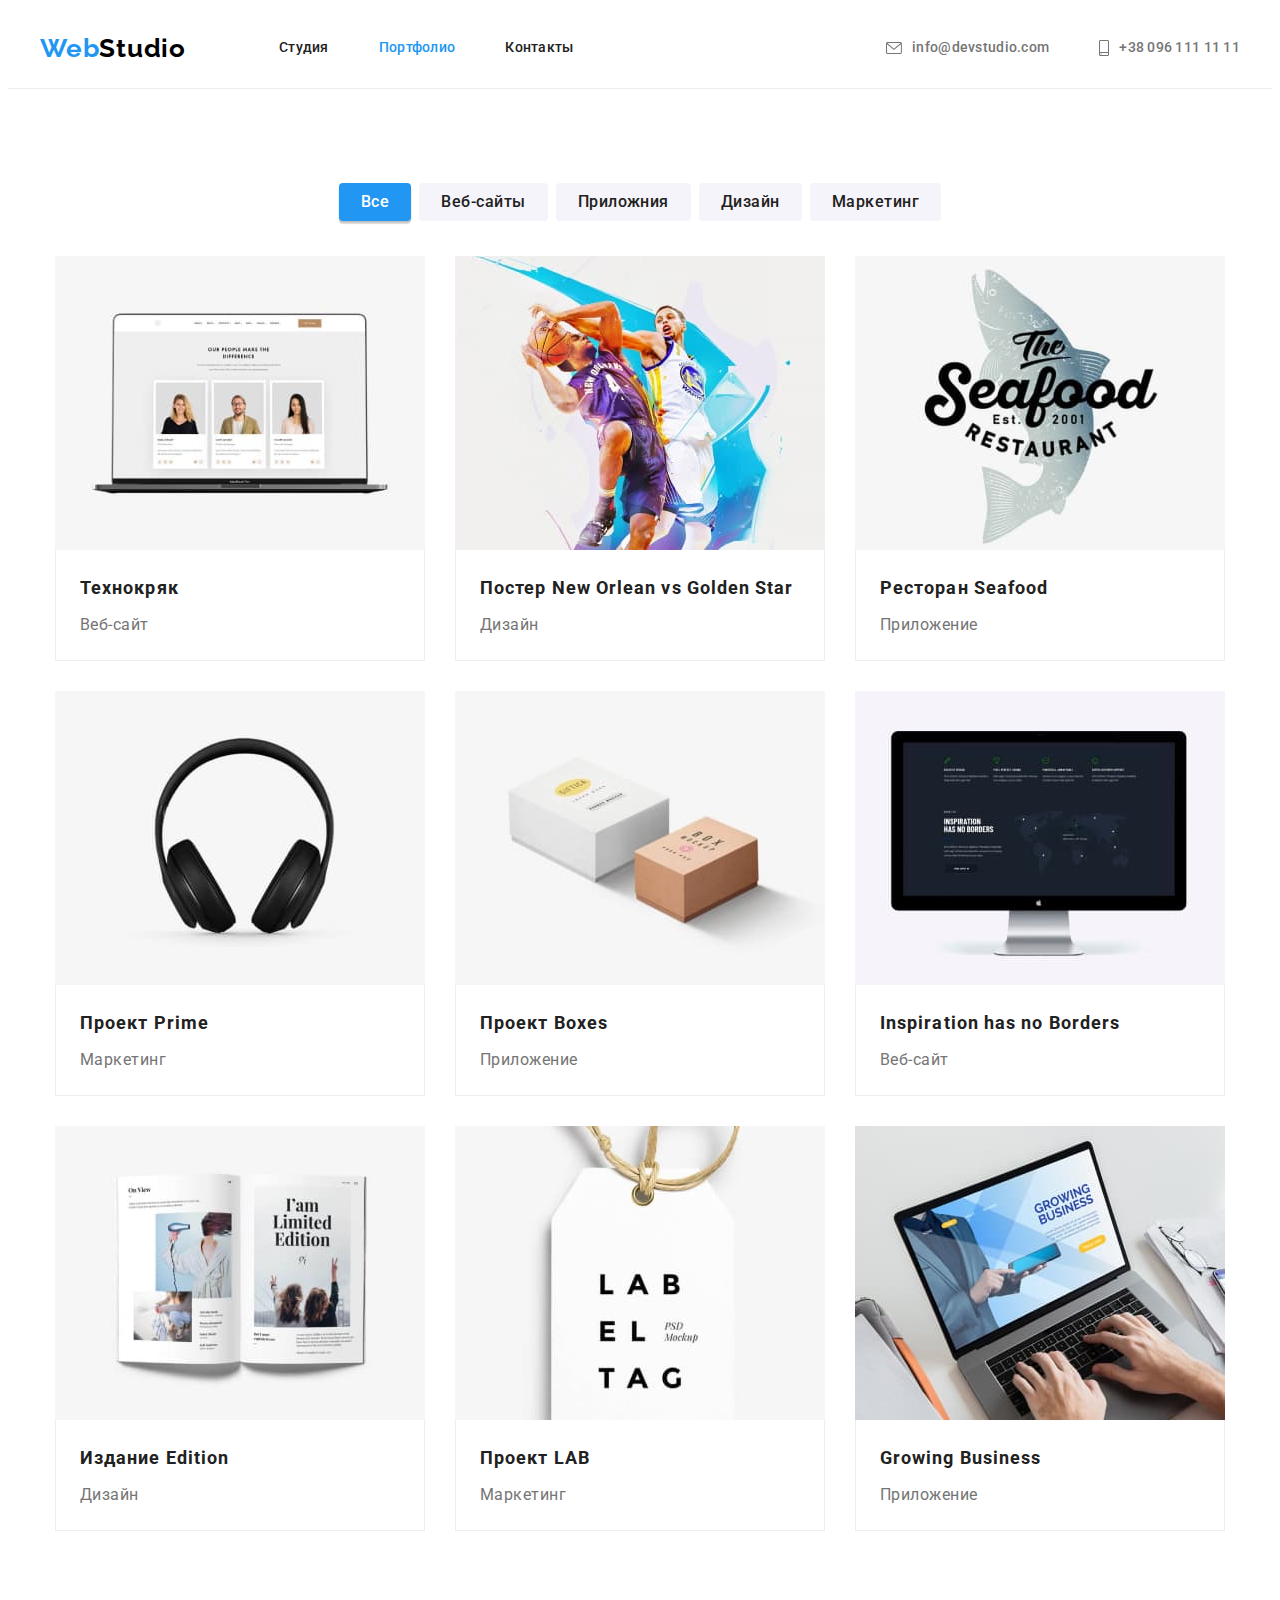
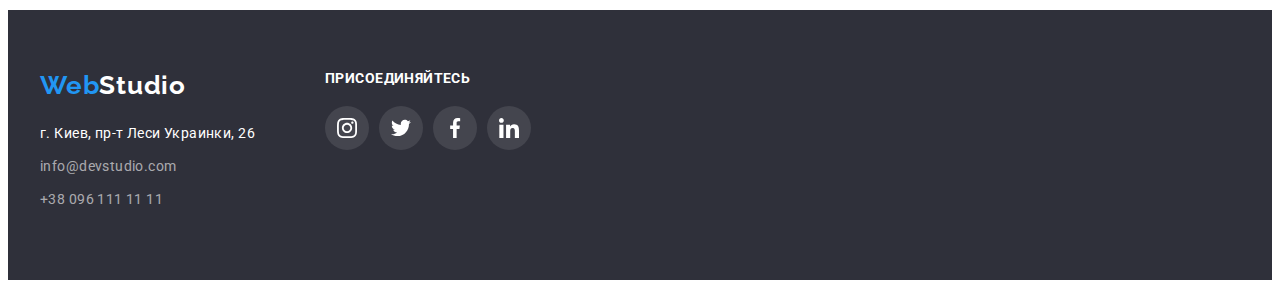
==== portfolio.html @ dd04976c "Add files via upload" ====
<!DOCTYPE html>
<html lang="ru">
<head>
    <meta charset="UTF-8">
    <meta http-equiv="X-UA-Compatible" content="IE=edge">
    <meta name="viewport" content="width=device-width, initial-scale=1.0">
    <title>Document</title>
    <link rel="stylesheet" href="https://cdnjs.cloudflare.com/ajax/libs/modern-normalize/1.1.0/modern-normalize.min.css" integrity="sha512-wpPYUAdjBVSE4KJnH1VR1HeZfpl1ub8YT/NKx4PuQ5NmX2tKuGu6U/JRp5y+Y8XG2tV+wKQpNHVUX03MfMFn9Q==" crossorigin="anonymous" referrerpolicy="no-referrer" />
    <link rel="preconnect" href="https://fonts.googleapis.com">
    <link rel="preconnect" href="https://fonts.gstatic.com" crossorigin>
    <link href="https://fonts.googleapis.com/css2?family=Raleway:wght@700&family=Roboto:wght@400;500;700;900&display=swap" rel="stylesheet">
    <link rel="stylesheet" href="./CSS/styles.css">
</head>
<body>
        <!--шапка-->
        <header class="header">
            <div class="container header-box">
                <a class="header-logo link" href=""> <span class="logo-color">Web</span>Studio</a>
                <nav class="header-nav">
                    <ul class="nav-list">
                        <li class="nav-item"><a class="nav link" href="./index.html">Студия</a></li>
                        <li class="nav-item"><a class="nav link active" href="./portfolio.html">Портфолио</a></li>
                        <li class="nav-item"><a class="nav link" href="">Контакты</a></li>
                    </ul>
                </nav>
                    <a class="header-contact link" href="mailto:info@devstudio.com">
                        <svg class="header-contact-icon" width="16" height="12"> 
                            <use href="image/icons.svg#icon-email-icon" > </use>
                        </svg>
                        info@devstudio.com
                    </a>
                    <a class="header-contact link" href="tel:+380961111111">
                        <svg class="header-contact-icon" width="10" height="16"> 
                            <use href="image/icons.svg#icon-phone-icon"> </use>
                        </svg> 
                        +38 096 111 11 11
                    </a>
            </div>
    </header>
      <!--section portfolio-->  
    <main>
        <section class="portfolio-sec">
            <div class="container">
        <ul class="list filtered " >
            <li class="filter-item"><button type="Все"class="filter-btn all">Все</button></li>
            <li class="filter-item"><button type="Веб-сайты"class="filter-btn">Веб-сайты</button></li>
            <li class="filter-item"><button type="Приложния"class="filter-btn">Приложния</button></li>
            <li class="filter-item"><button type="Дизайн"class="filter-btn">Дизайн</button></li>
            <li class="filter-item"><button type="Маркетинг"class="filter-btn">Маркетинг</button></li>
        </ul>
        <ul class="list img-port" >
            
            <li class="imj-teh">
                <a href="" class="project-link">
                    <div class="prodject-image-card">
                <img src="./image/Tehno.jpg" alt="Технокряк" width="370">
                    </div>
                
                <div class="pr-wo">
                <h2 class="project">Технокряк</h2>
                <p class="work">Веб-сайт</p>
            </div>
            </a>
            </li>
            <li class="imj-teh">
                <a href="" class="project-link">
                    <div class="prodject-image-card">
                <img src="./image/NewOrlean.jpg" alt="Постер" width="370">
                    </div>
                <div class="pr-wo">
                <h2 class="project">Постер <samn lang="en">New Orlean vs Golden Star</samn></h2>
                <p class="work">Дизайн</p>
            </div>
                </a>
            </li>
            <li class="imj-teh">
                <a href="" class="project-link">
                    <div class="prodject-image-card">
                        <img src="./image/Restoran.jpg" alt="Ресторан" width="370">
                    </div>
                <div class="pr-wo">
                <h2 class="project">Ресторан <samn lang="en">Seafood</samn></h2>
                <p class="work">Приложение</p>
            </div>
                </a>
            </li>
            <li class="imj-teh">
                <a href="" class="project-link">
                    <div class="prodject-image-card">
                        <img src="./image/Prime.jpg" alt="ПроектPrime" width="370">
                    </div>
                        <div class="pr-wo">
                <h2 class="project">Проект <samn lang="en">Prime</samn></h2>
                <p class="work">Маркетинг</p>
            </div>
                </a>
            </li>
            <li class="imj-teh">
                <a href="" class="project-link">
                    <div class="prodject-image-card">
                <img src="./image/Boxes.jpg" alt="ПроектBoxes"width="370" >
                    </div>
                <div class="pr-wo">
                <h2 class="project">Проект <samn lang="en">Boxes</samn></h2>
                <p class="work">Приложение</p>
            </div>
                </a>
            </li>
            <li class="imj-teh">
                <a href="" class="project-link ">
                    <div class="prodject-image-card">
                <img src="./image/Inspiration.jpg" alt="Inspiration" width="370">
                    </div>
                <div class="pr-wo">
                <h2 class="project"><samn lang="en">Inspiration has no Borders</samn></h2>
                <p class="work">Веб-сайт</p>
            </div>
                </a>
            </li>
            <li class="imj-teh">
                <a href="" class="project-link">
                    <div class="prodject-image-card">
                <img src="./image/Limited.jpg" alt="Издание" width="370">
                    </div>
                <div class="pr-wo">
                <h2 class="project">Издание <samn lang="en"> Edition</samn></h2>
                <p class="work">Дизайн</p>
            </div>
                </a>
            </li>
            <li class="imj-teh">
                <a href="" class="project-link">
                    <div class="prodject-image-card">
                <img src="./image/LAB.jpg" alt="ПроектLAB" width="370">
                    </div>
                <div class="pr-wo">
                <h2 class="project">Проект <samn lang="en">LAB</samn></h2>
                <p class="work">Маркетинг</p>
            </div>
                </a>
            </li>
            <li class="imj-teh">
                <a href="" class="project-link">
                    <div class="prodject-image-card">
                <img src="./image/Growing.jpg" alt="GrowingBusiness" width="370">
                    </div>
                <div class="pr-wo">
                <h2 class="project"><samn lang="en">Growing Business</samn></h2>
                <p class="work">Приложение</p>
            </div>
                </a>
            </li>
        </ul>
        </div>    
    </section>    
    </main>    
</body>
<!--данные о компании-->
<footer class="footer-block">
    <div class="container footer-box">
        <div class="address-box">
            <a class="footer-logo link" href=""> <span class="logo-color">Web</span>Studio</a>
            <address>
                <a class="address link" href="https://goo.gl/maps/dTcquC3XmZnBBEXw5" target="_blank" rel="noopener noreferrer">г.
                    Киев, пр-т Леси Украинки, 26</a>
            </address>
            <a class="footer-contact link" href="mailto:info@devstudio.com"><span>info@devstudio.com</span></a>
            <a class="footer-contact link" href="tel:+380961111111"><span>+38 096 111 11 11</span></a>

        </div>
        <div class="join-us-box">   
            <p class="join-us-title">присоединяйтесь</p>
            <ul class="list join-us-list">
                <li class="join-us-item">
                    <a href="" class="join-us-link">
                        <svg class="join-us-logo" width="20" height="20">
                            <use href="./image/icons.svg#icon-instagram"></use>
                        </svg>
                    </a>
                </li>
                <li class="join-us-item">
                    <a href="" class="join-us-link">
                        <svg class="join-us-logo" width="20" height="20">
                            <use href="./image/icons.svg#icon-twitter"></use>
                        </svg>
                    </a>
                </li>
                <li class="join-us-item">
                    <a href="" class="join-us-link">
                        <svg class="join-us-logo" width="20" height="20">
                            <use href="./image/icons.svg#icon-facebook"></use>
                        </svg>
                    </a>
                </li>
                <li class="join-us-item">
                    <a href="" class="join-us-link">
                        <svg class="join-us-logo" width="20" height="20">
                            <use href="./image/icons.svg#icon-linkedin"></use>
                        </svg>
                    </a>
                </li>
            </ul>
        </div>
    </div>
</footer>
</body>
</html>
---- CSS/styles.css ----
:root {
    --background-color1: #ffffff;
    --background-color2: #e5e5e5;
    --background-color3: #f5f4fa;
    --background-color4: #2f303a;
    --accent-color: #2196f3;
    --font-color1: #757575;
    --font-color2: #000000;
    --font-color3: #212121;
    --font-color4: rgba(255, 255, 255, 0.6);
    --logo-color: #afb1b8;
    --btn-active-color: #188ce8;
    --card-item-gap: 30px;
  }
  a {
    text-decoration: none;
  }
body {
    font-family: 'Raleway', sans-serif;
    font-family: 'Roboto', sans-serif; 
    color: #212121; 
}
p,
h1,
h2,
h3,
h4,
h5,
h6 {
    margin: 0;
}
ul {
    margin: 0;
    padding: 0;
}

.logo {font-family: Raleway;
    font-style: normal;
    font-weight: bold;
    font-size: 26px;
    line-height: calc(31 / 26);
    letter-spacing: 0.03em;
    color: #2196F3;
    
    padding-right: auto;
}
.type {
    font-family: Raleway;
    font-style: normal;
    font-weight: bold;
    font-size: 26px;
    line-height: calc(31 / 26);
    letter-spacing: 0.03em;
    color: #000000;
}
.foot {color:  #FFFFFF;}
.list { list-style: none;}
.link {text-decoration: none;}


/* .container {
    width: 1200px;
    padding-left: 15px;
    padding-right: 15px;
    margin: 0 auto;
    /* outline: 2px solid red;} */
    

img {
    display: block;
}

/*---header--*/
.header {
  background-color: var(--background-color1);
  border-bottom: 1px solid #ececec;
}
.container {
  width: 1200px;
  padding-left: 15px;
  padding-right: 15px;
  margin: 0 auto;
  /* outline: tomato solid 2px; */
}
.header-box {
  display: flex;
  align-items: center;
}
.header-logo {
  font-family: 'Raleway';
  font-weight: bold;
  font-size: 26px;
  line-height: 1.19;
  letter-spacing: 0.03em;
  color: var(--font-color2);
}
.header-logo > span {
  color: var(--accent-color);
}
.header-nav {
  margin-left: 93px;
}
.nav-list {
  list-style: none;
  font-weight: 500;
  font-size: 14px;
  line-height: 1.14;
  letter-spacing: 0.02em;
  display: flex;
}
.nav-item:not(:last-child) {
  margin-right: 50px;
}
.nav.link {
  color: var(--font-color3);
  display: block;
  padding-top: 32px;
  padding-bottom: 32px;
}
.nav.link.active {
  color: var(--accent-color);
}
.header-contact.link {
  display: flex;
  justify-content: flex-end;
  align-items: center;
  font-weight: 500;
  font-size: 14px;
  line-height: 1.14;
  letter-spacing: 0.02em;
  color: var(--font-color1);
  margin-left: auto;
}
.nav.link:hover,
.nav.link:focus,
.header-contact.link:hover,
.header-contact.link:focus {
  color: var(--accent-color);
}
.header-contact-icon {
  margin-right: 10px;
  fill: currentColor;
}
.header-contact-icon:hover {
  fill: currentColor;
}
.header-contact.link:last-child {
  margin-left: 50px;
  margin-right: 0;
}
/* section1*/
    .first {max-width: 1600px;
        height: 600px;
        margin-left: auto;
  margin-right: auto;
        background-color:#2F303A; 
  text-align: center;
  padding-bottom: 200px;
        padding-top: 200px;
        background-repeat: no-repeat;
  background-size: cover;
  background-image: linear-gradient(rgba(47, 48, 58, 0.4), rgba(47, 48, 58, 0.4)),
    url(../image/head-bg.jpg);
        
    }   
   .two {
    padding-top: 94px;
    padding-bottom: 94px;  
   } 
   
   
   .three{
    padding-bottom: 94px;
    

  
   }    
    
    /* .block {
      
        padding-bottom: 200px;
        padding-top: 200px;} */
    .section1 {
        font-style: normal;
        font-weight: 900;
        font-size: 44px;
        line-height: calc(60 / 44);
        /* or 136% */
        
        text-align: center;
        letter-spacing: 0.06em;
        text-transform: uppercase;
        max-width: 696px;
  margin-bottom: 30px;
  
  margin-left: auto;
  margin-right: auto;
        color: #FFFFFF;}
       
        
    .first-section {
            font-weight: bold;
            font-size: 14px;
            line-height: calc(16 / 14);
            letter-spacing: 0.03em;
            text-transform: uppercase;
            color: #212121;
            margin-bottom: 10px;
        }
        .f1 {
            width: 270px;
            margin-right: 30px;
        }
        .f1:last-child {
            margin-right: 0;}
            .features-block {
              padding-top: 94px;
              padding-bottom: 94px;
            }
            .visually-hidden {
              position: absolute;
              width: 1px;
              height: 1px;
              margin: -1px;
              border: 0;
              padding: 0;
              white-space: nowrap;
              clip-path: inset(100%);
              clip: rect(0 0 0 0);
              overflow: hidden;
            }
            .features-list {
              display: flex;
              list-style: none;
              flex-direction: row;
              margin-right: -30px;
              /* outline: 2px solid tomato; */
            }
            .features-item {
              flex-basis: calc(100% / 4 - 30px);
              margin-right: 30px;
            }
            .features-item::before {
              content: '';
              display: block;
              height: 120px;
              margin-bottom: 30px;
              background-color: var(--background-color3);
              background-size: 70px, 70px;
              background-repeat: no-repeat;
              background-position: center;
              border-radius: 4px;
            }
            .attention-icon::before {
              background-image: url(../image/antenna-icon.svg);
            }
            .punctuality-icon::before {
              background-image: url(../image/clock-icon.svg);
            }
            .plan-icon::before {
              background-image: url(../image/diagram-icon.svg);
            }
            .modern-icon::before {
              background-image: url(../image/astronaut-icon.svg);
            }
            .features-name {
              font-weight: bold;
              font-size: 14px;
              line-height: 1.4;
              letter-spacing: 0.03em;
              text-transform: uppercase;
              color: var(--font-color3);
              margin-bottom: 10px;
            }
            .features-description {
              font-weight: normal;
              font-size: 14px;
              line-height: 1.71;
              letter-spacing: 0.03em;
              color: var(--font-color1);
            }
    .first-par {
            font-weight: normal;
            font-size: 14px;
            line-height: calc(24 / 14);
            /* or 171% */

            letter-spacing: 0.03em;

            color: #757575;
            
        }
        .sec-one {
            padding-left: 215px;
            padding-right: 30px;
          
        }
        .sec-two {
           padding-right: 30px;
        }
        .item{
            
        }
/*--button*/

    .button-one{
        font-family: inherit;
        font-weight: bold;
        font-size: 16px;
        line-height: 1.87;
        text-align: center;
        letter-spacing: 0.06em;
        color: #FFFFFF;
        background-color: #2196F3;
        cursor: pointer;
        border: none;
        border-radius: 4px;
        box-shadow: 0px 4px 4px (0, 0, 0, 0.15);
        padding: 10px 32px;

        }
    .button-one:hover,.button-one:focus{
            color: #FFFFFF;
            background-color: #138cef;;
        }
        .filtered {
            list-style: none;
            
            margin-bottom: 50px;
  display: flex;
  justify-content: center;
        }
        .filter-item {
            margin-right: 8px;
          }
          .filter-item:last-child {
            margin-right: 0;}
            .filter-btn.all {
                color: #FFFFFF;
                background-color: #2196F3;
                box-shadow: 0px 3px 1px rgba(0, 0, 0, 0.1), 0px 1px 2px rgba(0, 0, 0, 0.08),
                  0px 2px 2px rgba(0, 0, 0, 0.12);
              }
              .filter-btn {
                font-family: inherit;
                font-weight: 500;
                font-size: 16px;
                line-height: calc(26 / 16);
                text-align: center;
                letter-spacing: 0.03em;
                color: #212121;
                background-color: #F5F4FA;
                cursor: pointer;
                /* display: block; */
                border: none;
                border-radius: 4px;
                padding: 6px 22px;
                
              }
              .filter-btn:hover,
              .filter-btn:focus {
                color: #FFFFFF;
                background-color: #2196F3;
              }
/*--секция2,3*/
.visually-hidden {
    position: absolute;
    width: 1px;
    height: 1px;
    margin: -1px;
    border: 0;
    padding: 0;
    white-space: nowrap;
    clip-path: inset(100%);
    clip: rect(0 0 0 0);
    overflow: hidden;
  }
    .wap {
        display: flex;
        flex-direction: row;
        justify-content: center;
        list-style: none;
  font-weight: normal;
  font-size: 14px;
  line-height: 1.71;
  letter-spacing: 0.03em;
    }
    .img{
        display: flex;
    }
    .f2:not(:first-child) {
        margin-left: 30px;
    }
    .options{
        font-weight: bold;
        font-size: 36px;
        line-height: calc(42 / 36);
        text-align: center;
        letter-spacing: 0.03em;
        margin-bottom: 50px;

        color: #212121;
}
.
/*--Наша команда-*/
.three {padding-bottom: 94px;}
 .four {padding-top: 94px;
    padding-bottom: 94px;
     background-color: #F5F4FA;}

    .nam{
        font-family: Roboto;
        font-style: normal;
        font-weight: 500;
        font-size: 16px;
        line-height: 19px;
        /* identical to box height */
        
        text-align: center;
        letter-spacing: 0.03em;  
        
}
    .pr-wo {
        border-left: 1px solid #eeeeee;
  border-bottom: 1px solid #eeeeee;
  border-right: 1px solid #eeeeee;
        padding: 20px 24px;
    }
    .f3:not(:first-child) {
        margin-left: 30px;}
    .f3    {box-shadow: 0px 1px 3px rgba(0, 0, 0, 0.12), 0px 1px 1px rgba(0, 0, 0, 0.14),
    0px 2px 1px rgba(0, 0, 0, 0.2);
    }
    

    .prof {
        font-weight: normal;
  font-size: 16px;
  line-height: calc(19 / 16);
  text-align: center;
  letter-spacing: 0.03em;
        color: #757575;
       
        margin-top: 10px;
        
    }
    .social-list {
      display: flex;
      justify-content: center;
    align-items: center;
    margin-right: -10px;
    margin-top: 16px;
    }
    .social-item {
        margin-right: 10px;
      }
      .social-link {
        display: flex;
        justify-content: center;
        align-items: center;
        width: 44px;
        height: 44px;
        border-radius: 50%;
        color: var(--logo-color);
      }
      .social-link:hover,
      .social-link:focus {
        color: var(--background-color1);
        background-color: var(--accent-color);
      }
      .social-logo {
        fill: currentColor;
        
      }
    
      

/*--section portfolio--*/
    .project {
        font-weight: bold;
        font-size: 18px;
        line-height: calc(36 / 18);
        /* identical to box height, or 200% */

        letter-spacing: 0.06em;

        color: #212121;
        margin-bottom: 4px;
}
.portfolio{
    padding-top: 94px;
    padding-bottom: 94px;
}
.team {
    
    
}
.img-port{
   display: flex;
   justify-content: center;
    
    display: flex;
    flex-wrap: wrap;
    margin: -15px;
    
}
.mmj-teh {
     flex-basis: calc(100% / 3 - 30px); 
     flex-basis: calc((100% - 90px) / 3);
     margin: 15px;
     
}
.imj-teh:not(:nth-child(3n + 3)){
    margin-right: 30px;
    margin-bottom: 30px;
}
.imj-teh:nth-child(3),:nth-child(6) {
    margin-bottom: 30px;
}
.imj-teh:nth-child(7) {
    margin-bottom: 0px;
}
.imj-teh:nth-child(8) {
    margin-bottom: 0;
}
.project-link {
  display: block;
}
.project-link:hover,
.project-link:focus {
  box-shadow: 0px 1px 1px rgba(0, 0, 0, 0.12), 0px 4px 4px rgba(0, 0, 0, 0.06),
    1px 4px 6px rgba(0, 0, 0, 0.16);
}


.member-card {
    background-color: #FFFFFF (--background-color1);
    border-bottom-left-radius: 4px;
    border-bottom-right-radius: 4px;
    padding-top: var(--card-item-gap);
    padding-bottom: var(--card-item-gap);
    padding-top: 30px;
    padding-bottom: 30px;
  }
    .portfolio-sec {
        padding-bottom: 94px;
        padding-top: 94px;
       
      
        
    }
    .work {
        font-weight: normal;
        font-size: 16px;
        line-height: calc(30 / 16);
        /* identical to box height, or 187% */

        letter-spacing: 0.03em;

        color: #757575;
}
/* ---------------Our clients--------------------- */
.clients-block {
    padding-top: 94px;
    padding-bottom: 94px;
    background-color: var(--background-color1);
  }
  .clients-title {
    font-weight: bold;
    font-size: 36px;
    line-height: calc(42 / 36);
    text-align: center;
    letter-spacing: 0.03em;
    margin-bottom: 50px;
  }
  .clients-list {
    display: flex;
  }
  .clients-item {
    margin-right: var(--card-item-gap);
  }
  .clients-link {
    display: flex;
    justify-content: center;
    align-items: center;
    width: 170px;
    height: 92px;
    border: 1px solid var(--logo-color);
    border-radius: 4px;
    color: var(--accent-color);
  }
  .clients-link:hover,
  .clients-link:focus {
    border: 1px solid var(--accent-color);
  }
  .clients-link:hover .client-icon,
  .clients-link:focus .client-icon {
    fill: var(--accent-color);
  }
  .client-icon {
    fill: var(--logo-color);
  }


/*footer*/
.footer-block {
  padding-top: 60px;
  padding-bottom: 60px;
  background-color: var(--background-color4);
}
.footer-box {
  display: flex;
}
.address-box {
  margin-right: 70px;
}

a[class*='footer'] {
  display: block;
}

.footer-logo {
  font-family: 'Raleway', sans-serif;
  font-weight: bold;
  font-size: 26px;
  line-height: calc(31 / 26);
  letter-spacing: 0.03em;
  color: var(--background-color1);
  margin-bottom: 20px;
}
.footer-logo > span {
  color: var(--accent-color);
}
.address.link {
  font-weight: normal;
  font-size: 14px;
  line-height: calc(24 / 14);
  letter-spacing: 0.03em;
  font-style: normal;
  color: var(--background-color1);
  display: block;
  margin-bottom: 9px;
}

.footer-contact.link {
  font-weight: normal;
  font-size: 14px;
  line-height: calc(24 / 14);
  letter-spacing: 0.03em;
  color: var(--font-color4);
  margin-bottom: 9px;
}

.footer-contact.link:hover,
.footer-contact.link:focus {
  color: var(--background-color1);
}
.join-us-title {
  margin-bottom: 20px;
  color: var(--background-color1);
  font-weight: bold;
  font-size: 14px;
  line-height: calc(16 / 14);
  letter-spacing: 0.03em;
  text-transform: uppercase;
}
.join-us-list {
  display: flex;
}
.join-us-item:not(:last-child) {
  margin-right: 10px;
}
.join-us-link {
  display: flex;
  justify-content: center;
  align-items: center;
  width: 44px;
  height: 44px;
  border-radius: 50%;
  background-color: rgba(255, 255, 255, 0.1);
  color:#ffffff;
}
.join-us-link:focus,
.join-us-link:hover {
  background-color: var(--accent-color);
}
.join-us-logo {
  fill: currentColor;
}
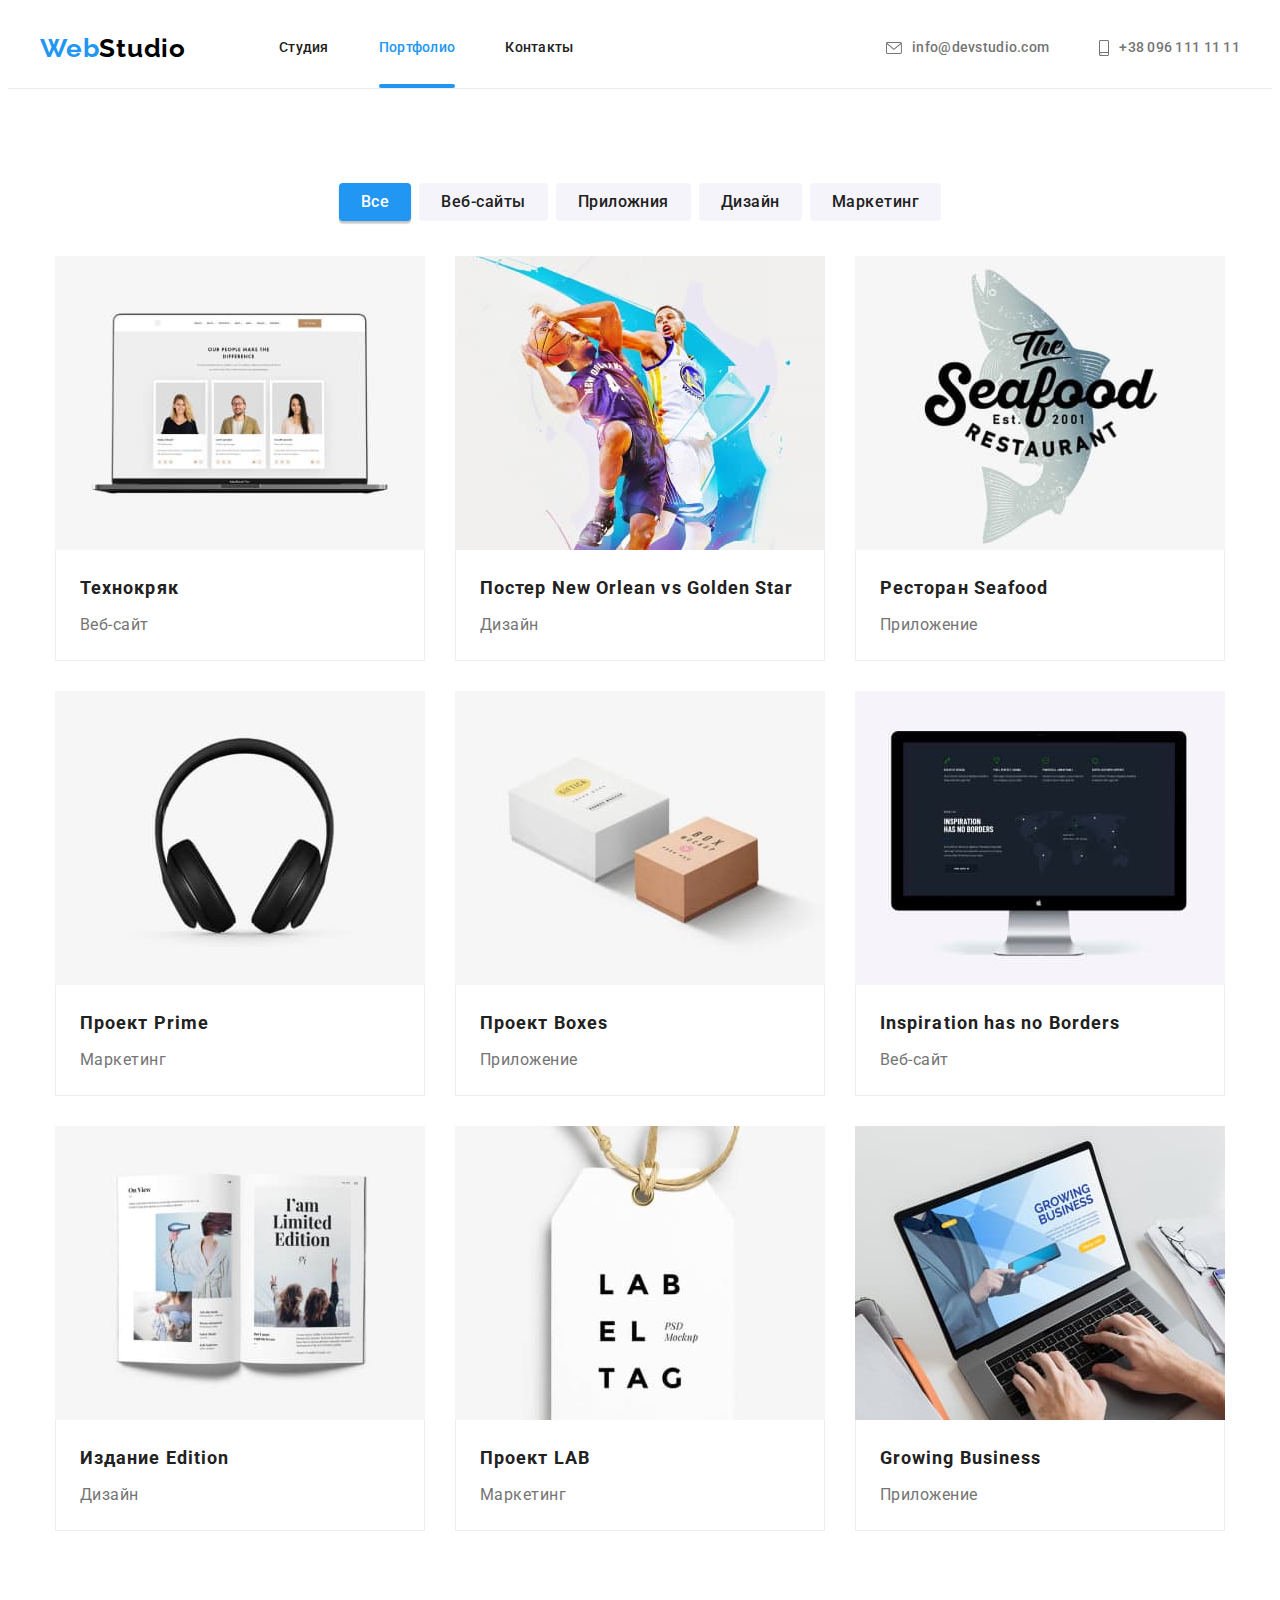
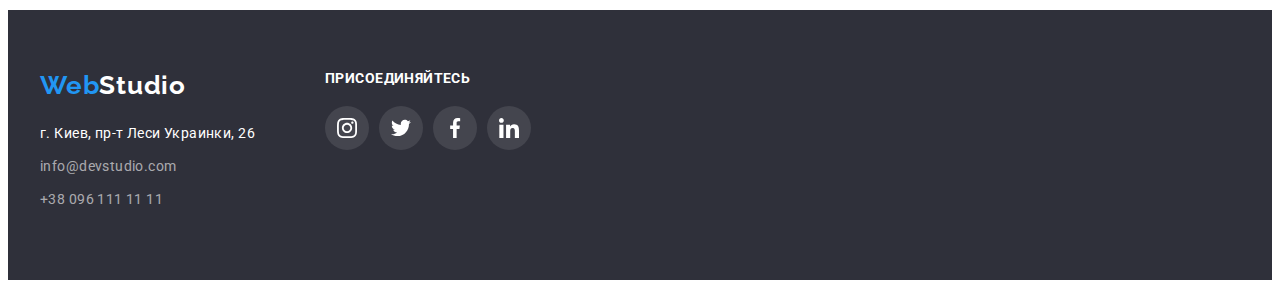
==== commit afcf044f: "goit-markup-hw-05" ====
--- a/portfolio.html
+++ b/portfolio.html
@@ -52,9 +52,13 @@
             
             <li class="imj-teh">
                 <a href="" class="project-link">
-                    <div class="prodject-image-card">
+                    <div class="project-image">
                 <img src="./image/Tehno.jpg" alt="Технокряк" width="370">
-                    </div>
+                <p class="project-point">
+                    Технокряк это современная площадка распространения коронавируса. Компании используют эту платформу для цифрового
+                    шпионажа и атак на защищённые сервера конкурентов.
+                </p>           
+            </div>
                 
                 <div class="pr-wo">
                 <h2 class="project">Технокряк</h2>
@@ -64,9 +68,13 @@
             </li>
             <li class="imj-teh">
                 <a href="" class="project-link">
-                    <div class="prodject-image-card">
+                    <div class="project-image">
                 <img src="./image/NewOrlean.jpg" alt="Постер" width="370">
-                    </div>
+                <p class="project-point">
+                    Технокряк это современная площадка распространения коронавируса. Компании используют эту платформу для цифрового
+                    шпионажа и атак на защищённые сервера конкурентов.
+                </p>          
+            </div>
                 <div class="pr-wo">
                 <h2 class="project">Постер <samn lang="en">New Orlean vs Golden Star</samn></h2>
                 <p class="work">Дизайн</p>
@@ -75,8 +83,12 @@
             </li>
             <li class="imj-teh">
                 <a href="" class="project-link">
-                    <div class="prodject-image-card">
+                    <div class="project-image">
                         <img src="./image/Restoran.jpg" alt="Ресторан" width="370">
+                        <p class="project-point">
+                            Технокряк это современная площадка распространения коронавируса. Компании используют эту платформу для цифрового
+                            шпионажа и атак на защищённые сервера конкурентов.
+                        </p>  
                     </div>
                 <div class="pr-wo">
                 <h2 class="project">Ресторан <samn lang="en">Seafood</samn></h2>
@@ -86,8 +98,12 @@
             </li>
             <li class="imj-teh">
                 <a href="" class="project-link">
-                    <div class="prodject-image-card">
+                    <div class="project-image">
                         <img src="./image/Prime.jpg" alt="ПроектPrime" width="370">
+                        <p class="project-point">
+                            Технокряк это современная площадка распространения коронавируса. Компании используют эту платформу для цифрового
+                            шпионажа и атак на защищённые сервера конкурентов.
+                        </p>  
                     </div>
                         <div class="pr-wo">
                 <h2 class="project">Проект <samn lang="en">Prime</samn></h2>
@@ -97,9 +113,13 @@
             </li>
             <li class="imj-teh">
                 <a href="" class="project-link">
-                    <div class="prodject-image-card">
+                    <div class="project-image">
                 <img src="./image/Boxes.jpg" alt="ПроектBoxes"width="370" >
-                    </div>
+                <p class="project-point">
+                    Технокряк это современная площадка распространения коронавируса. Компании используют эту платформу для цифрового
+                    шпионажа и атак на защищённые сервера конкурентов.
+                </p>          
+            </div>
                 <div class="pr-wo">
                 <h2 class="project">Проект <samn lang="en">Boxes</samn></h2>
                 <p class="work">Приложение</p>
@@ -108,9 +128,13 @@
             </li>
             <li class="imj-teh">
                 <a href="" class="project-link ">
-                    <div class="prodject-image-card">
+                    <div class="project-image">
                 <img src="./image/Inspiration.jpg" alt="Inspiration" width="370">
-                    </div>
+                <p class="project-point">
+                    Технокряк это современная площадка распространения коронавируса. Компании используют эту платформу для цифрового
+                    шпионажа и атак на защищённые сервера конкурентов.
+                </p>         
+            </div>
                 <div class="pr-wo">
                 <h2 class="project"><samn lang="en">Inspiration has no Borders</samn></h2>
                 <p class="work">Веб-сайт</p>
@@ -119,9 +143,13 @@
             </li>
             <li class="imj-teh">
                 <a href="" class="project-link">
-                    <div class="prodject-image-card">
+                    <div class="project-image">
                 <img src="./image/Limited.jpg" alt="Издание" width="370">
-                    </div>
+                <p class="project-point">
+                    Технокряк это современная площадка распространения коронавируса. Компании используют эту платформу для цифрового
+                    шпионажа и атак на защищённые сервера конкурентов.
+                </p>         
+            </div>
                 <div class="pr-wo">
                 <h2 class="project">Издание <samn lang="en"> Edition</samn></h2>
                 <p class="work">Дизайн</p>
@@ -130,9 +158,13 @@
             </li>
             <li class="imj-teh">
                 <a href="" class="project-link">
-                    <div class="prodject-image-card">
+                    <div class="project-image">
                 <img src="./image/LAB.jpg" alt="ПроектLAB" width="370">
-                    </div>
+                <p class="project-point">
+                    Технокряк это современная площадка распространения коронавируса. Компании используют эту платформу для цифрового
+                    шпионажа и атак на защищённые сервера конкурентов.
+                </p>         
+            </div>
                 <div class="pr-wo">
                 <h2 class="project">Проект <samn lang="en">LAB</samn></h2>
                 <p class="work">Маркетинг</p>
@@ -141,9 +173,13 @@
             </li>
             <li class="imj-teh">
                 <a href="" class="project-link">
-                    <div class="prodject-image-card">
+                    <div class="project-image">
                 <img src="./image/Growing.jpg" alt="GrowingBusiness" width="370">
-                    </div>
+                <p class="project-point">
+                    Технокряк это современная площадка распространения коронавируса. Компании используют эту платформу для цифрового
+                    шпионажа и атак на защищённые сервера конкурентов.
+                </p>          
+            </div>
                 <div class="pr-wo">
                 <h2 class="project"><samn lang="en">Growing Business</samn></h2>
                 <p class="work">Приложение</p>
--- a/CSS/styles.css
+++ b/CSS/styles.css
@@ -119,6 +119,17 @@
 }
 .nav.link.active {
   color: var(--accent-color);
+  position: relative;
+}
+.nav.link.active::after {
+  content: '';
+  position: absolute;
+  height: 4px;
+  width: 100%;
+  border-radius: 2px;
+  left: 0;
+  bottom: 0;
+  background-color: var(--accent-color);
 }
 .header-contact.link {
   display: flex;
@@ -388,6 +399,9 @@
     .img{
         display: flex;
     }
+    .f2{
+      position: relative;
+    }
     .f2:not(:first-child) {
         margin-left: 30px;
     }
@@ -401,9 +415,30 @@
 
         color: #212121;
 }
+
 .
 /*--Наша команда-*/
 .three {padding-bottom: 94px;}
+.what-we-do{
+  position: absolute;
+  left: 0;
+  bottom: 0;
+  width: 100%;
+  max-height: 70px;
+  padding-top: 27px;
+  padding-bottom: 27px;
+  background-color: rgba(47, 48, 58, 0.8);
+}
+.what-we{
+  font-weight: bold;
+  font-size: 14px;
+  line-height: 16px;
+  text-align: center;
+  letter-spacing: 0.03em;
+  text-transform: uppercase;
+  color: var(--background-color1);
+}
+
  .four {padding-top: 94px;
     padding-bottom: 94px;
      background-color: #F5F4FA;}
@@ -491,10 +526,37 @@
     padding-top: 94px;
     padding-bottom: 94px;
 }
-.team {
-    
-    
-}
+.team {}
+    
+ .project-image{
+  position: relative;
+  overflow: hidden;
+   
+}
+.project-point{
+  display: flex;
+  position: absolute;
+  top: 0;
+  left: 0;
+  width: 100%;
+  height: 100%;
+  overflow: hidden;
+  justify-content: center;
+  align-items: center;
+  font-weight: normal;
+  padding: 24px;
+  font-size: 18px;
+  line-height: calc(28 / 18);
+  letter-spacing: 0.03em;
+  color: var(--background-color1);
+  background-color: rgba(33, 150, 243, 0.9);
+  transform: translateY(101%);
+  transition-property: transform;
+  transition-delay: 0;
+  transition-duration: 250ms;
+  transition-timing-function: cubic-bezier(0.4, 0, 0.2, 1);
+}
+
 .img-port{
    display: flex;
    justify-content: center;
@@ -509,6 +571,7 @@
      flex-basis: calc((100% - 90px) / 3);
      margin: 15px;
      
+     
 }
 .imj-teh:not(:nth-child(3n + 3)){
     margin-right: 30px;
@@ -527,11 +590,16 @@
   display: block;
 }
 .project-link:hover,
-.project-link:focus {
+.project-link:focus,
+ {
   box-shadow: 0px 1px 1px rgba(0, 0, 0, 0.12), 0px 4px 4px rgba(0, 0, 0, 0.06),
     1px 4px 6px rgba(0, 0, 0, 0.16);
 }
-
+.project-link:hover .project-point,
+.project-link:focus .project-point{
+  pointer-events: visible;
+  transform: translateY(0%);
+}
 
 .member-card {
     background-color: #FFFFFF (--background-color1);
@@ -686,4 +754,41 @@
 }
 .join-us-logo {
   fill: currentColor;
-}+}
+/* --------------Modal Window---------------------------- */
+.backdrop {
+  position: fixed;
+  top: 0;
+  left: 0;
+  width: 100%;
+  height: 100%;
+  background: rgba(0, 0, 0, 0.2);
+}
+.backdrop.is-hidden {
+  opacity: 0;
+  pointer-events: none;
+  visibility: hidden;
+}
+.modal {
+  position: absolute;
+  top: 50%;
+  left: 50%;
+  transform: translate(-50%, -50%);
+  min-width: 528px;
+  min-height: 581px;
+  background-color: var(--background-color1);
+  box-shadow: 0px 1px 3px rgba(0, 0, 0, 0.12), 0px 1px 1px rgba(0, 0, 0, 0.14),
+    0px 2px 1px rgba(0, 0, 0, 0.2);
+  border-radius: 4px;
+}
+.close-modal-btn {
+  position: absolute;
+  cursor: pointer;
+  top: 8px;
+  right: 8px;
+  width: 30px;
+  height: 30px;
+  border-radius: 50%;
+  border: 1px solid rgba(0, 0, 0, 0.1);
+  background-color: var(--background-color1);
+}
